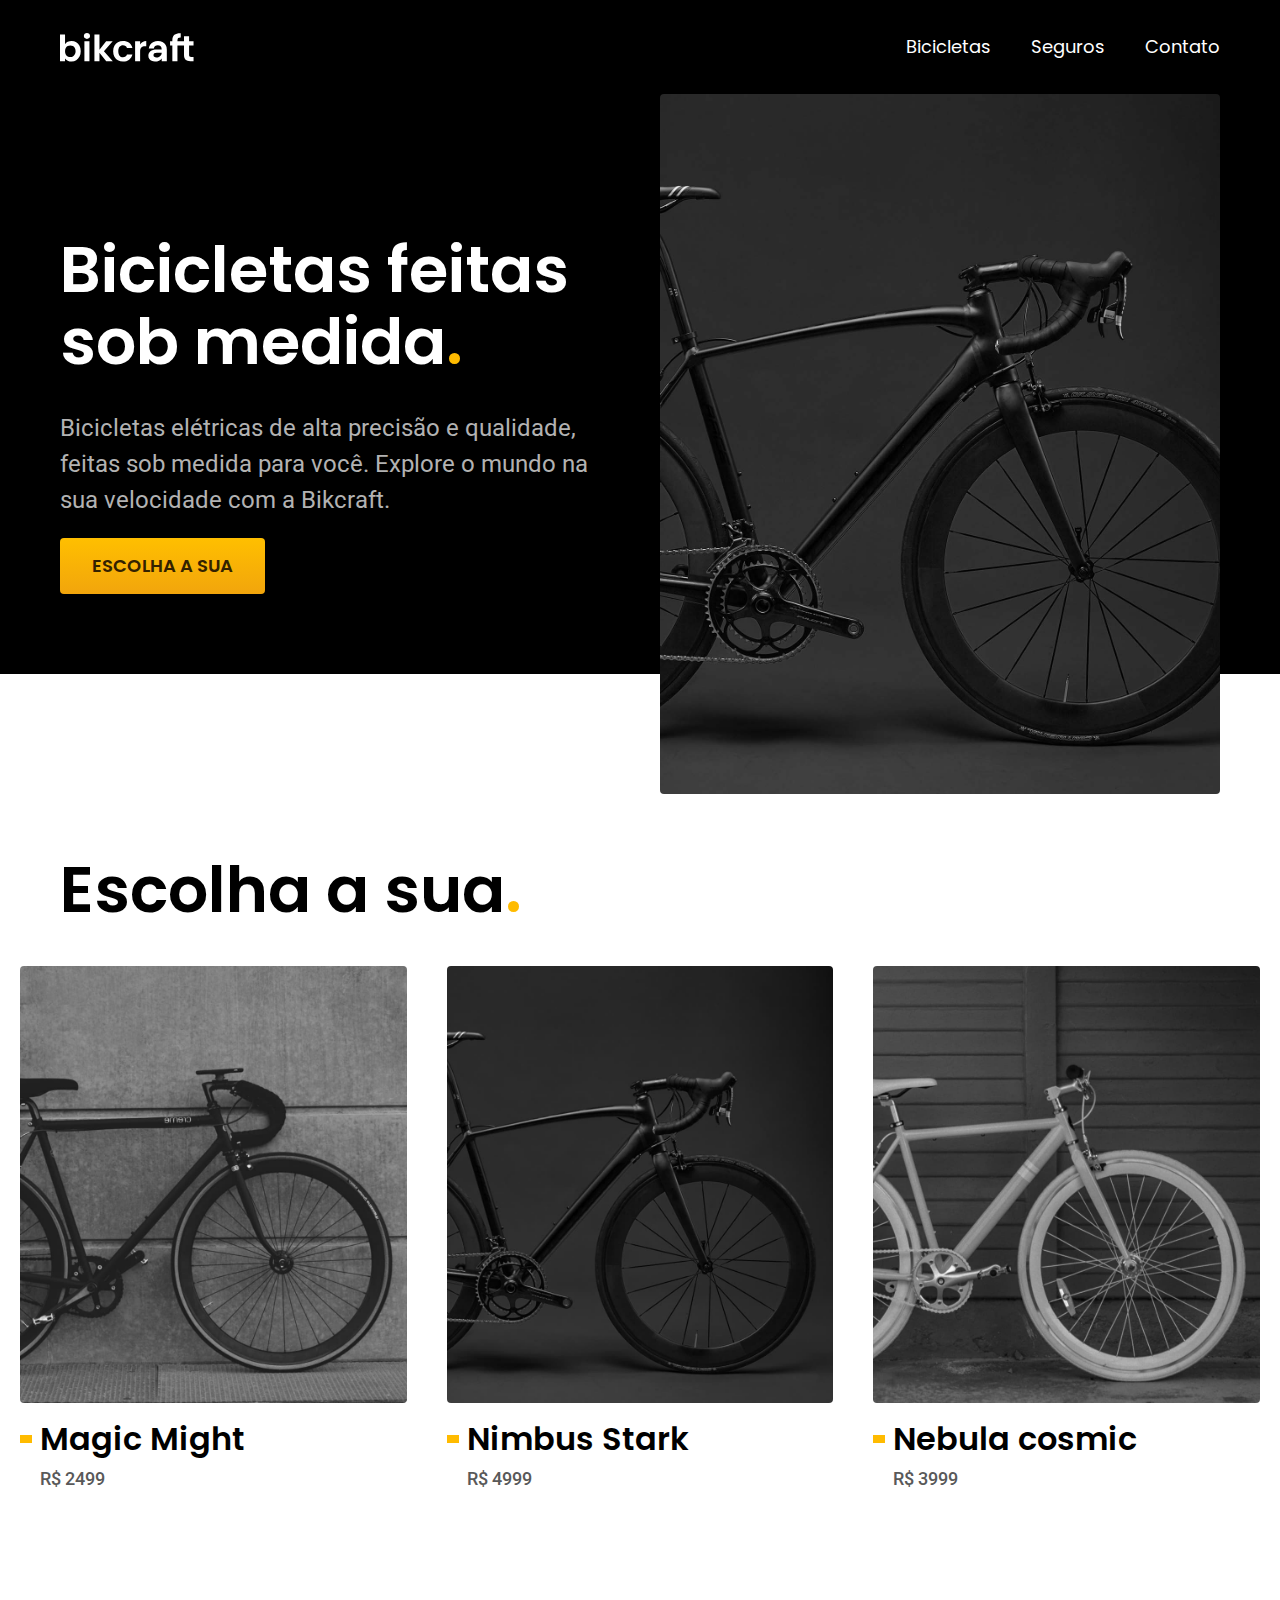
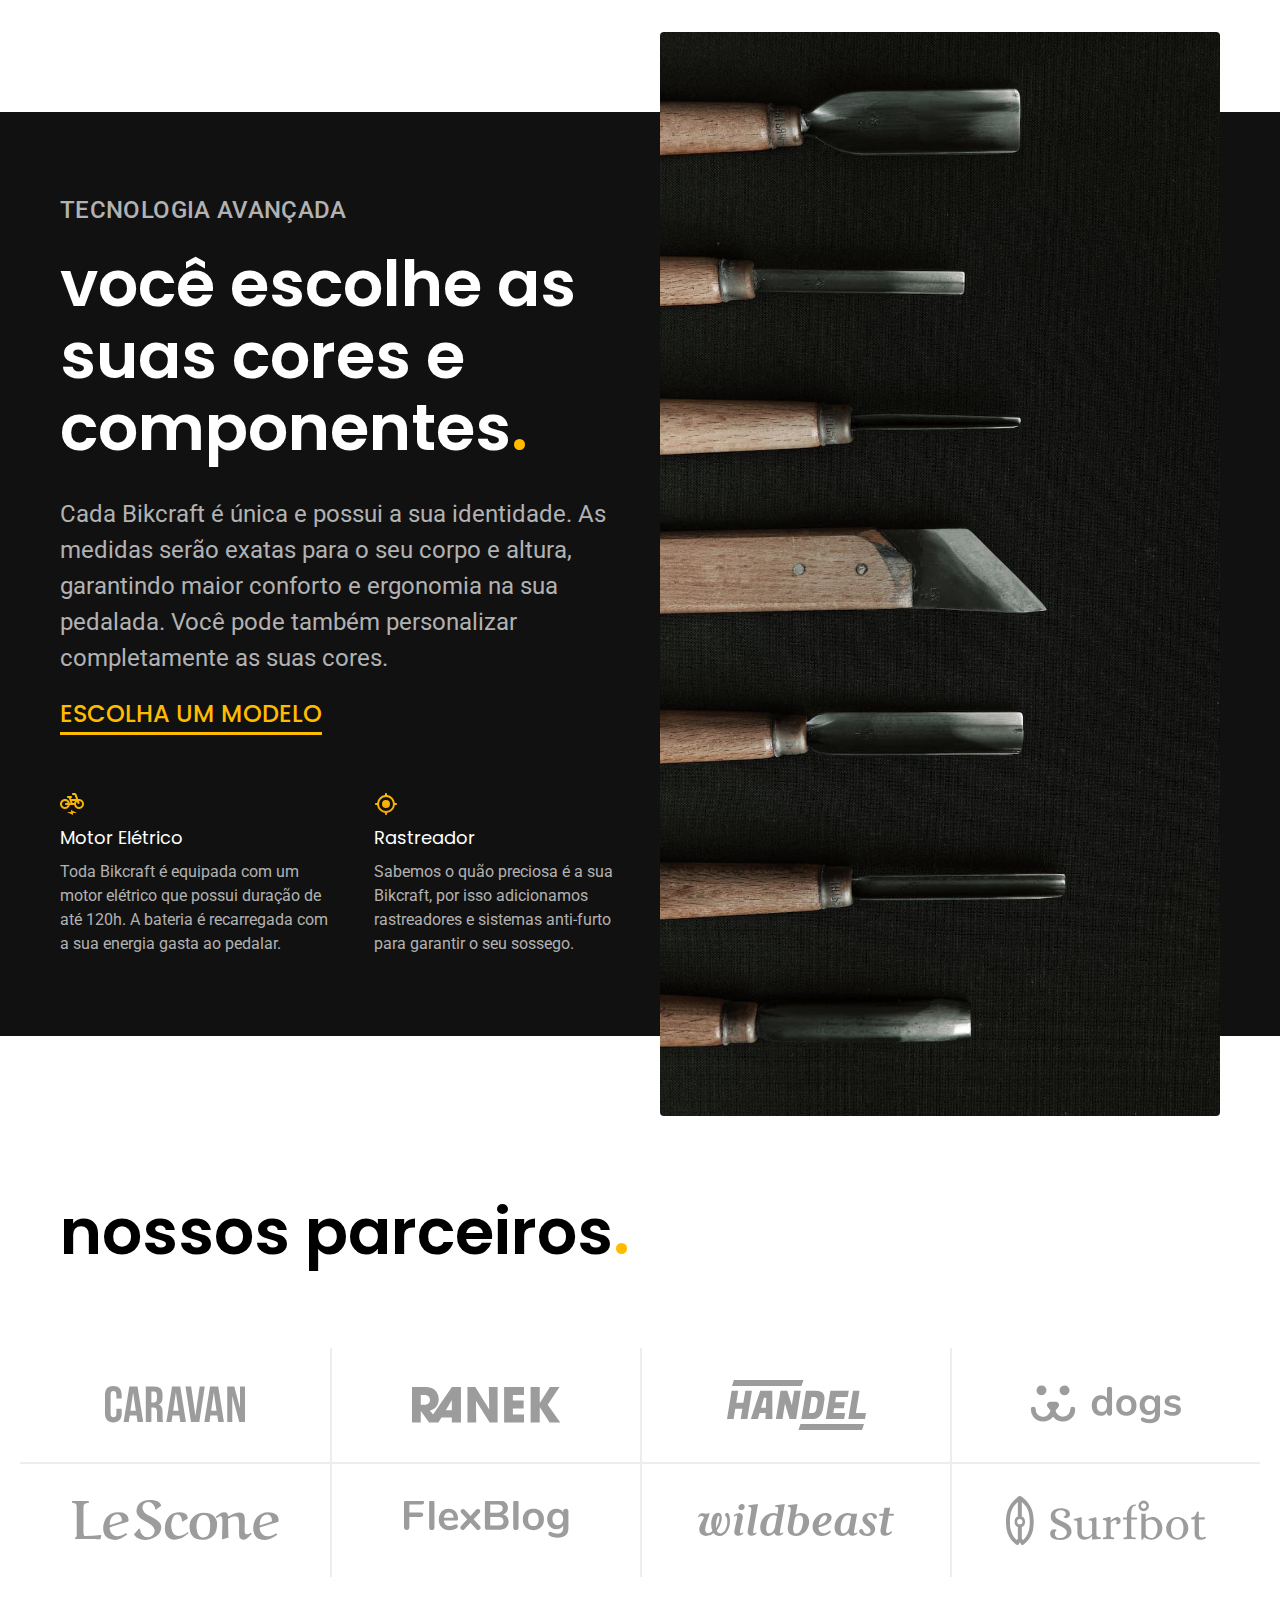
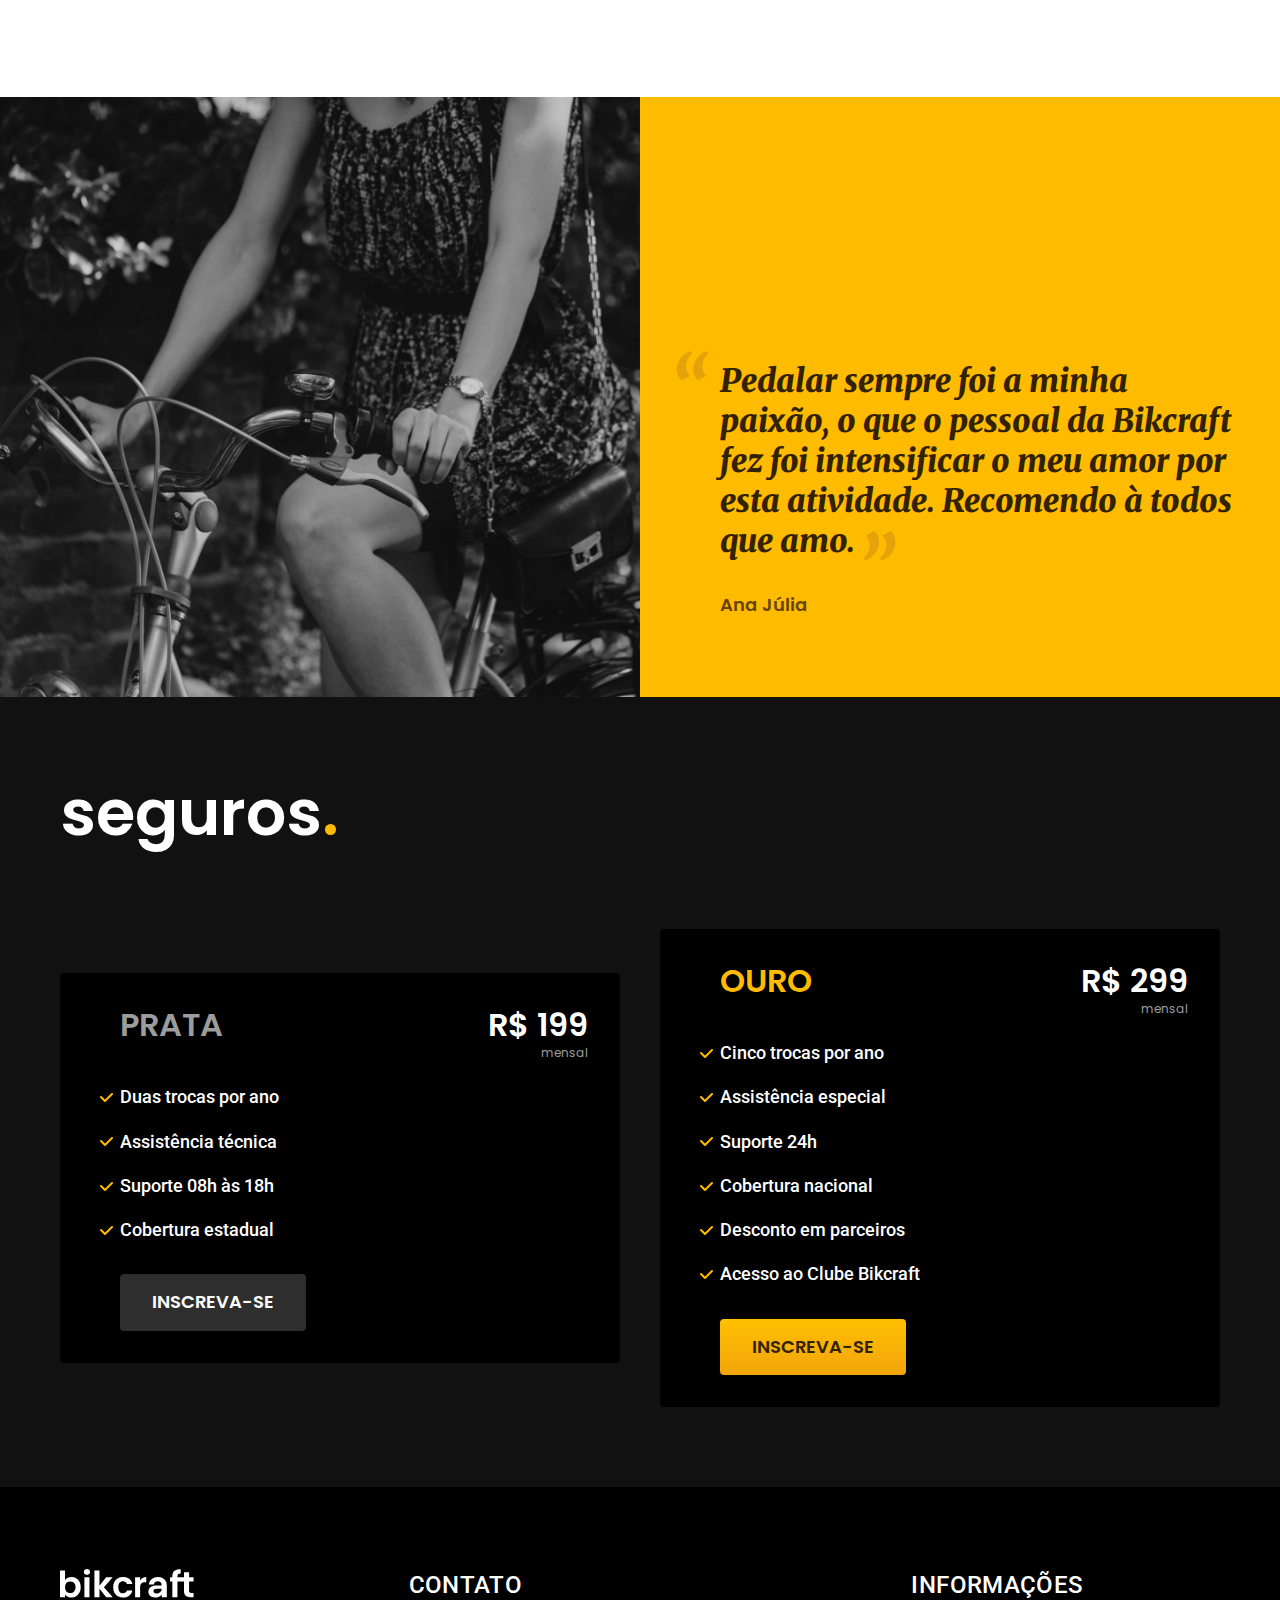
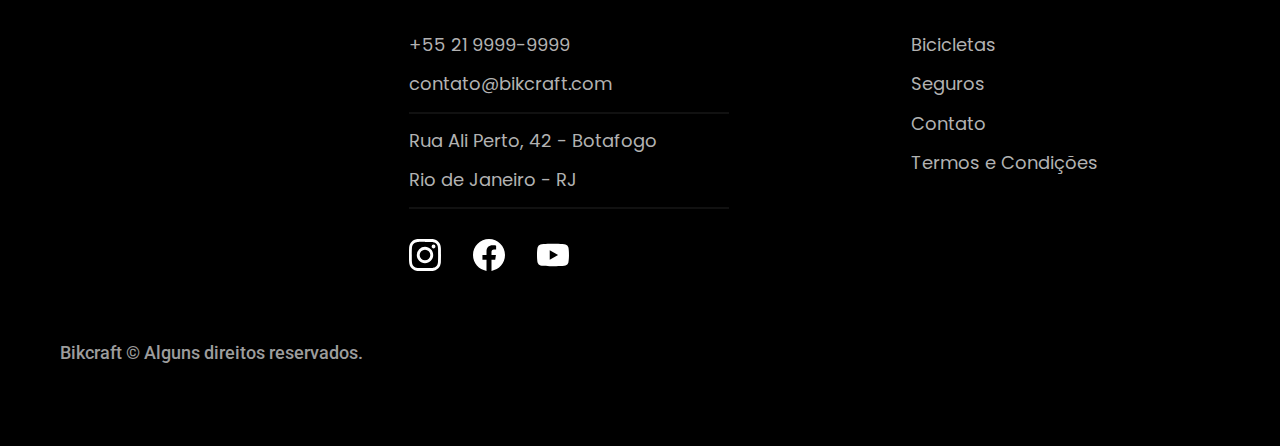
==== index.html @ 56ca0f18 "parte final da home" ====
<!DOCTYPE html>
<html lang="pt-br">

<head>
  <meta charset="UTF-8">
  <meta http-equiv="X-UA-Compatible" content="IE=edge">
  <meta name="viewport" content="width=device-width, initial-scale=1.0">
  <title>Bikcraft - Bicicletas Elétricas</title>
  <meta name="description" content="Bicicletas elétricas de alta precisão e qualidade, feitas sob medida para você. Explore o mundo na sua velocidade com a Bikcraft.">
  <link rel="stylesheet" href="/css/style.css">

  <link rel="preconnect" href="https://fonts.googleapis.com">
  <link rel="preconnect" href="https://fonts.gstatic.com" crossorigin>
  <link href="https://fonts.googleapis.com/css2?family=Merriweather:ital,wght@1,900&family=Poppins:wght@400;600&family=Roboto:wght@400;500&display=swap" rel="stylesheet">
</head>

<body>
  <header class="header-bg">
    <div class="header-container">
      <a href="./"><img src="img/bikcraft.svg" alt="Logo Bikcraft">
      </a>
      <nav aria-label="primaria">
        <ul class="menu font-1-m cor-0">
          <li><a href="./bicicletas.html">Bicicletas</a></li>
          <li><a href="./seguros.html">Seguros</a></li>
          <li><a href="./contato.html">Contato</a></li>
        </ul>
      </nav>
    </div>
  </header>

  <main class="introducao-bg">
    <div class="introducao-container">
      <div class="introducao-conteudo">
        <h1 class="font-1-xxl">Bicicletas feitas sob medida<span class="cor-p1">.</span></h1>
        <p class="font-2-l cor-5">Bicicletas elétricas de alta precisão e qualidade, feitas sob medida para você. Explore o mundo na sua velocidade com a Bikcraft.</p>
        <a class="botao" href="/">ESCOLHA A SUA</a>
      </div>
      <div><img src="img/fotos/introducao.jpg" alt="Bicicleta elétrica preta"></div>
    </div>
  </main>

  <article class="bicicletas-lista">
    <h2 class="font-1-xxl">Escolha a sua<span class="cor-p1">.</span></h2>

    <ul>
      <li>
        <a href="bicicletas/magic.html">
          <img src="img/bicicletas/magic-home.jpg" alt="Bicicleta">
          <h3 class="font-1-xl">Magic Might</h3>
          <span class="font-2-m cor-8">R$ 2499</span>
        </a>
      </li>
      <li>
        <a href="bicicletas/nimbus.html">
          <img src="img/bicicletas/nimbus-home.jpg" alt="Bicicleta">
          <h3 class="font-1-xl">Nimbus Stark</h3>
          <span class="font-2-m cor-8">R$ 4999</span>
        </a>
      </li>
      <li>
        <a href="bicicletas/nebula.html">
          <img src="img/bicicletas/nebula-home.jpg" alt="Bicicleta">
          <h3 class="font-1-xl">Nebula cosmic</h3>
          <span class="font-2-m cor-8">R$ 3999</span>
        </a>
      </li>
    </ul>
  </article>

  <article class="tecnologia-bg">
    <div class="tecnologia-container">
      <div class="tecnologia-conteudo">
        <span class="font-2-l-b cor-5">TECNOLOGIA AVANÇADA</span>
        <h2 class="font-1-xxl cor-0">você escolhe as suas cores e componentes<span class="cor-p1">.</span></h2>
        <p class=" tecnologia-texto font-2-l cor-5">Cada Bikcraft é única e possui a sua identidade. As medidas serão exatas para o seu corpo e altura, garantindo maior conforto e ergonomia na sua pedalada. Você pode também personalizar completamente as suas cores.</p>
        <a class="link" href="bicicletas/bicicletas.html">ESCOLHA UM MODELO</a>
        <div class="tecnologia-vantagens">
          <div>
            <img src="img/icones/eletrica.svg" alt="">
            <h3 class="font-1-m cor-0">Motor Elétrico</h3>
            <p class="font-2-s cor-5">Toda Bikcraft é equipada com um motor elétrico que possui duração de até 120h. A bateria é recarregada com a sua energia gasta ao pedalar.</p>
          </div>
          <div>
            <img src="img/icones/rastreador.svg" alt="">
            <h3 class="font-1-m cor-0">Rastreador</h3>
            <p class="font-2-s cor-5">Sabemos o quão preciosa é a sua Bikcraft, por isso adicionamos rastreadores e sistemas anti-furto para garantir o seu sossego.</p>
          </div>
        </div>
      </div>
      <div class="tecnologia-imagem">
        <img src="img/fotos/tecnologia.jpg" alt="">
      </div>
    </div>
  </article>

  <section class="parceiros" aria-label="Nossos Parceiros">
    <h2 class="font-1-xxl">nossos parceiros<span class="cor-p1">.</span></h2>
    <ul class="parceiros-lista">
      <li><img src="img/parceiros/caravan.svg" alt="caravan"></li>
      <li><img src="img/parceiros/ranek.svg" alt="ranek"></li>
      <li><img src="img/parceiros/handel.svg" alt="handel"></li>
      <li><img src="img/parceiros/dogs.svg" alt="dogs"></li>
      <li><img src="img/parceiros/lescone.svg" alt="lescone"></li>
      <li><img src="img/parceiros/flexblog.svg" alt="flexblog"></li>
      <li><img src="img/parceiros/wildbeast.svg" alt="wildbeast"></li>
      <li><img src="img/parceiros/surfbot.svg" alt="surfbot"></li>
    </ul>
  </section>

  <section class="depoimento" aria-label="Depoimento">
    <div>
      <img src="img/fotos/depoimento.jpg" alt="">
    </div>
    <div class="depoimento-conteudo">
      <blockquote class="font-1-xl cor-p5">
        <p>Pedalar sempre foi a minha paixão, o que o pessoal da Bikcraft fez foi intensificar o meu amor por esta atividade. Recomendo à todos que amo.</p>
      </blockquote>
      <span class="font-1-m-b cor-p4">Ana Júlia</span>
    </div>
  </section>

  <section class="seguro-bg" aria-label="seguros">
    <div class="seguro-container">
      <h2 class="font-1-xxl cor-0">seguros<span class="cor-p1">.</span></h2>

      <div class="planos">
        <div class="plano-conteudo cor-0">
          <div class="plano-titulo">
            <h3 class="font-1-xl cor-6">PRATA</h3>
            <div>
              <span class="font-1-xl cor-0">R$ 199 <span class="font-1-xs cor-6">mensal</span></span>
            </div>
          </div>
          <div class="plano-lista font-2-m cor-0">
            <ul>
              <li>Duas trocas por ano</li>
              <li>Assistência técnica</li>
              <li>Suporte 08h às 18h</li>
              <li>Cobertura estadual</li>
            </ul>
          </div>
          <a class="botao-cinza" href="./orcamento.html">INSCREVA-SE</a>
        </div>

        <div class="plano-conteudo cor-0">
          <div class="plano-titulo">
            <h3 class="font-1-xl cor-p1">OURO</h3>
            <div>
              <span class="font-1-xl cor-0">R$ 299 <span class="font-1-xs cor-6">mensal</span></span>
            </div>
          </div>
          <div class="plano-lista font-2-m cor-0">
            <ul>
              <li>Cinco trocas por ano</li>
              <li>Assistência especial</li>
              <li>Suporte 24h</li>
              <li>Cobertura nacional</li>
              <li>Desconto em parceiros</li>
              <li>Acesso ao Clube Bikcraft</li>
            </ul>
          </div>
          <a class="botao" href="./orcamento.html">INSCREVA-SE</a>
        </div>
      </div>

    </div>
  </section>

  <footer class="footer-bg">
    <div class="footer-container">
      <div class="footer-logo"><img src="img/bikcraft.svg" alt=""></div>
      <div>
        <h3 class="font-2-l-b cor-0">CONTATO</h3>
        <div>
          <ul class="footer-contato font-1-m cor-5">
            <li>+55 21 9999-9999</li>
            <li>contato@bikcraft.com</li>
            <li>Rua Ali Perto, 42 - Botafogo</li>
            <li>Rio de Janeiro - RJ</li>
          </ul>
        </div>
        <div>
          <ul class="footer-redes">
            <li><a href="/"><img src="img/redes/instagram.svg" alt="Instagram"></a></li>
            <li><a href="/"><img src="img/redes/facebook.svg" alt="Facebook"></a></li>
            <li><a href="/"><img src="img/redes/youtube.svg" alt="Youtube"></a></li>
          </ul>
        </div>
      </div>
      <div>
        <h3 class="h3-info font-2-l-b cor-0">INFORMAÇÕES</h3>
        <div>
          <ul class="footer-informacoes font-1-m cor-5">
            <li><a href="">Bicicletas</a></li>
            <li><a href="">Seguros</a></li>
            <li><a href="">Contato</a></li>
            <li><a href="">Termos e Condições</a></li>
          </ul>
        </div>
      </div>
      <p class="footer-copy font-2-m cor-6">Bikcraft © Alguns direitos reservados.</p>
    </div>
  </footer>

</body>

</html>
---- css/style.css ----
@import "global/global.css";
@import "global/header.css";
@import "home/footer.css";

/* Utilidades */
@import "utilidades/componentes.css";
@import "utilidades/cores.css";
@import "utilidades/tipografia.css";

/* Home / Pagina inicial */
@import "home/introducao.css";
@import "home/tecnologia.css";
@import "home/parceiros.css";
@import "home/depoimento.css";
@import "home/seguro.css";

/* Bicicletas*/
@import "bicicletas/bicicletas-lista.css";
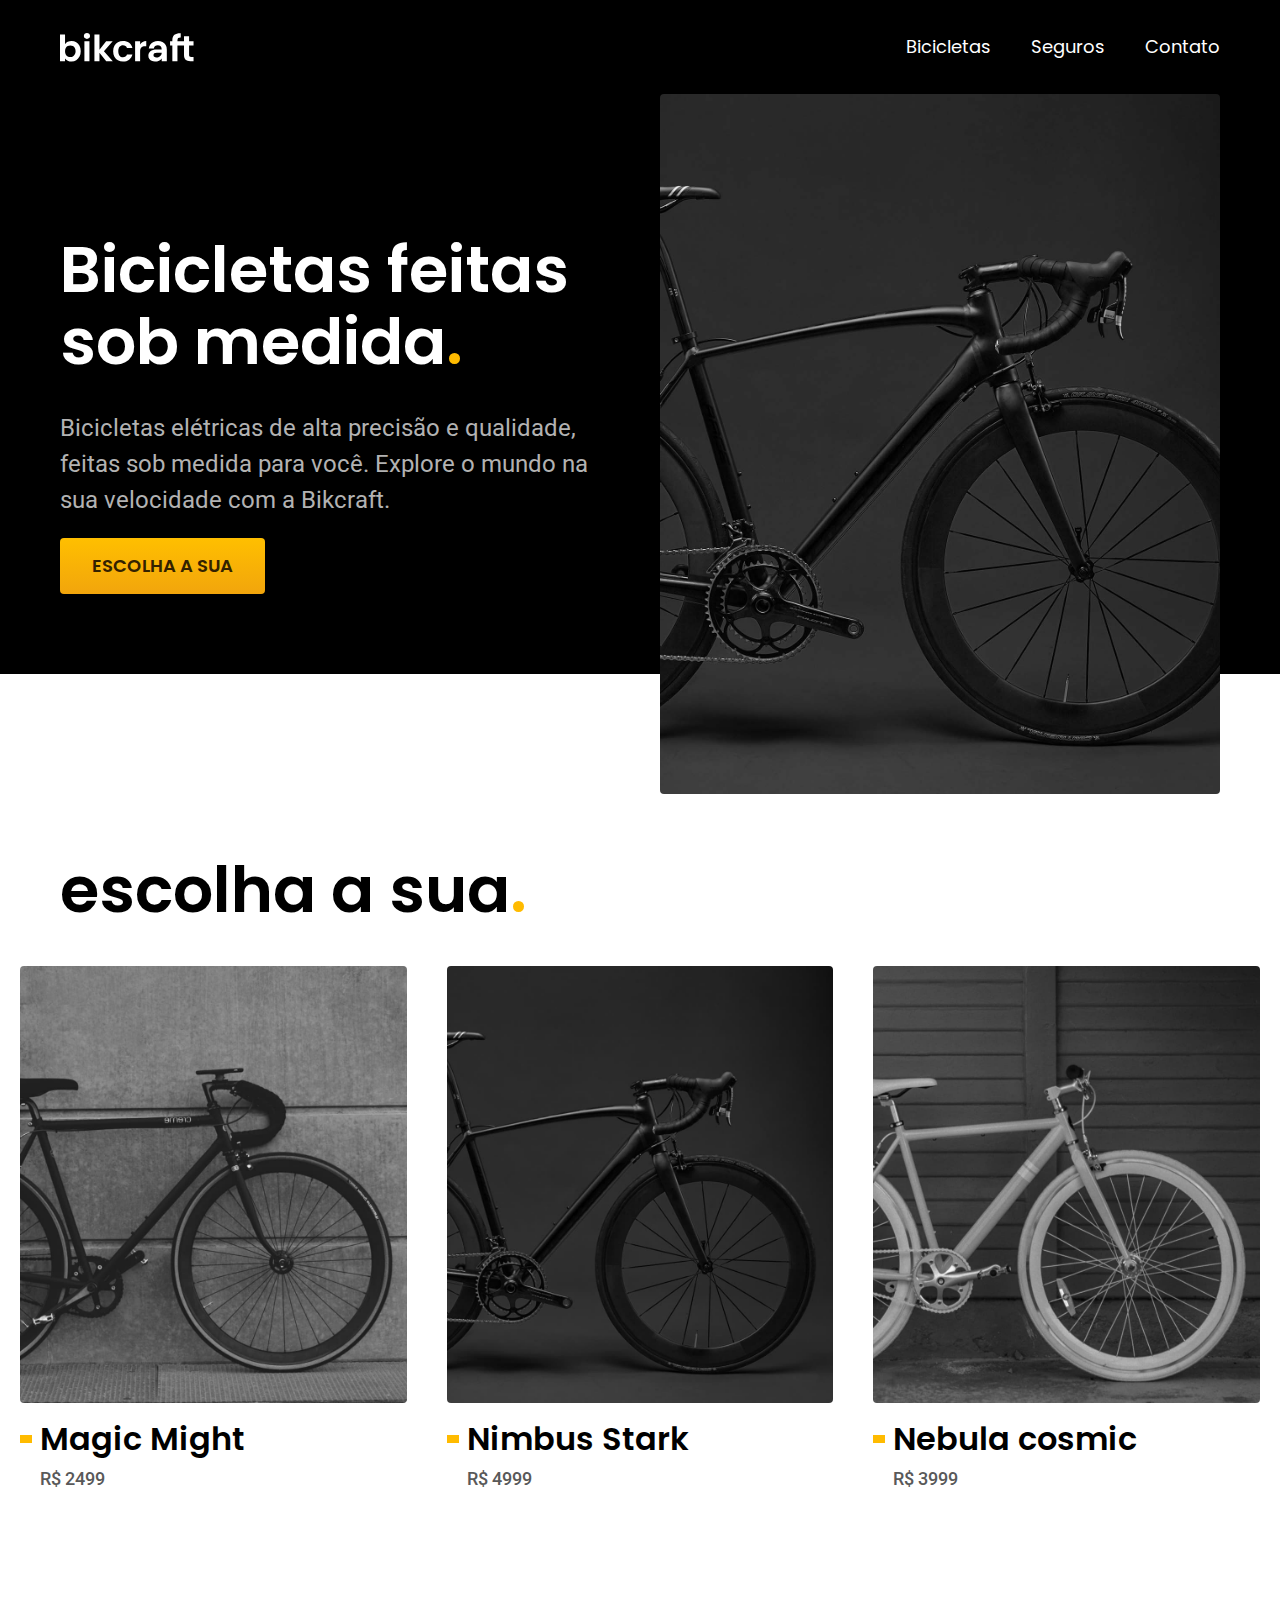
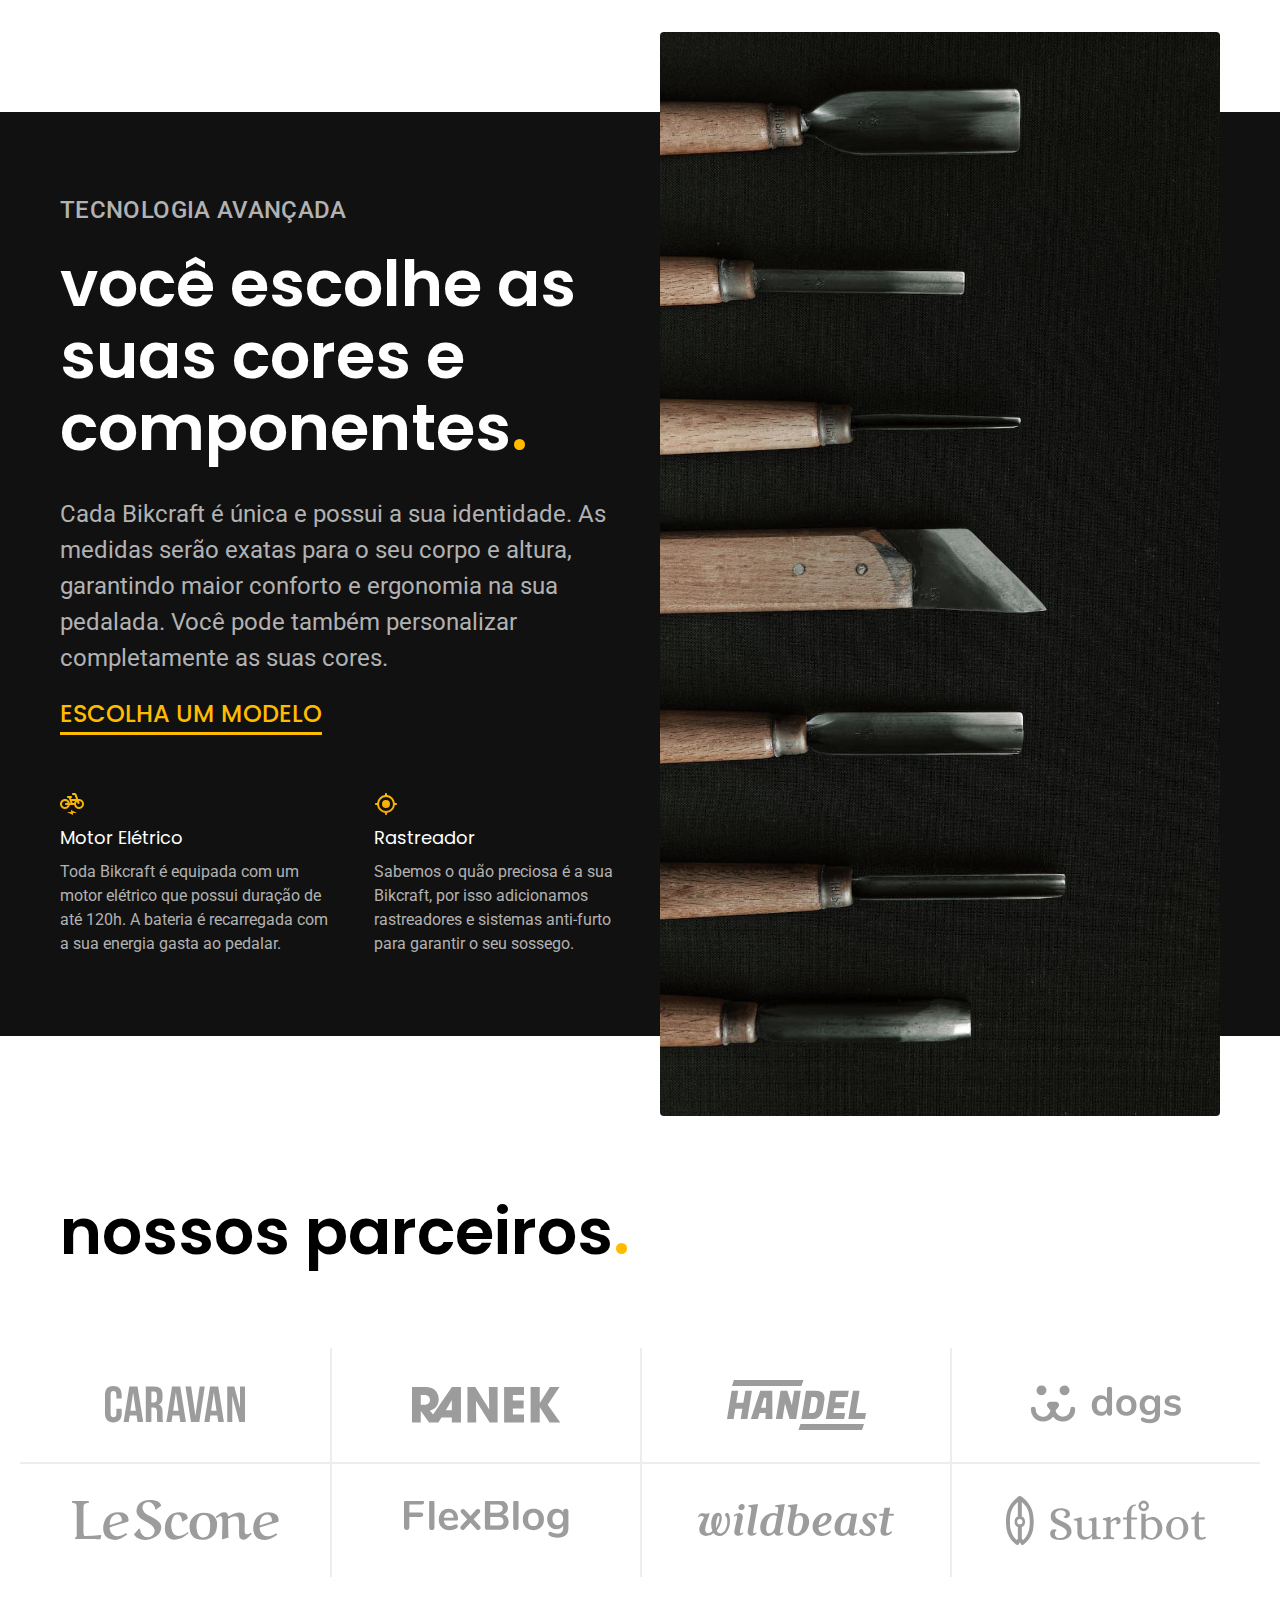
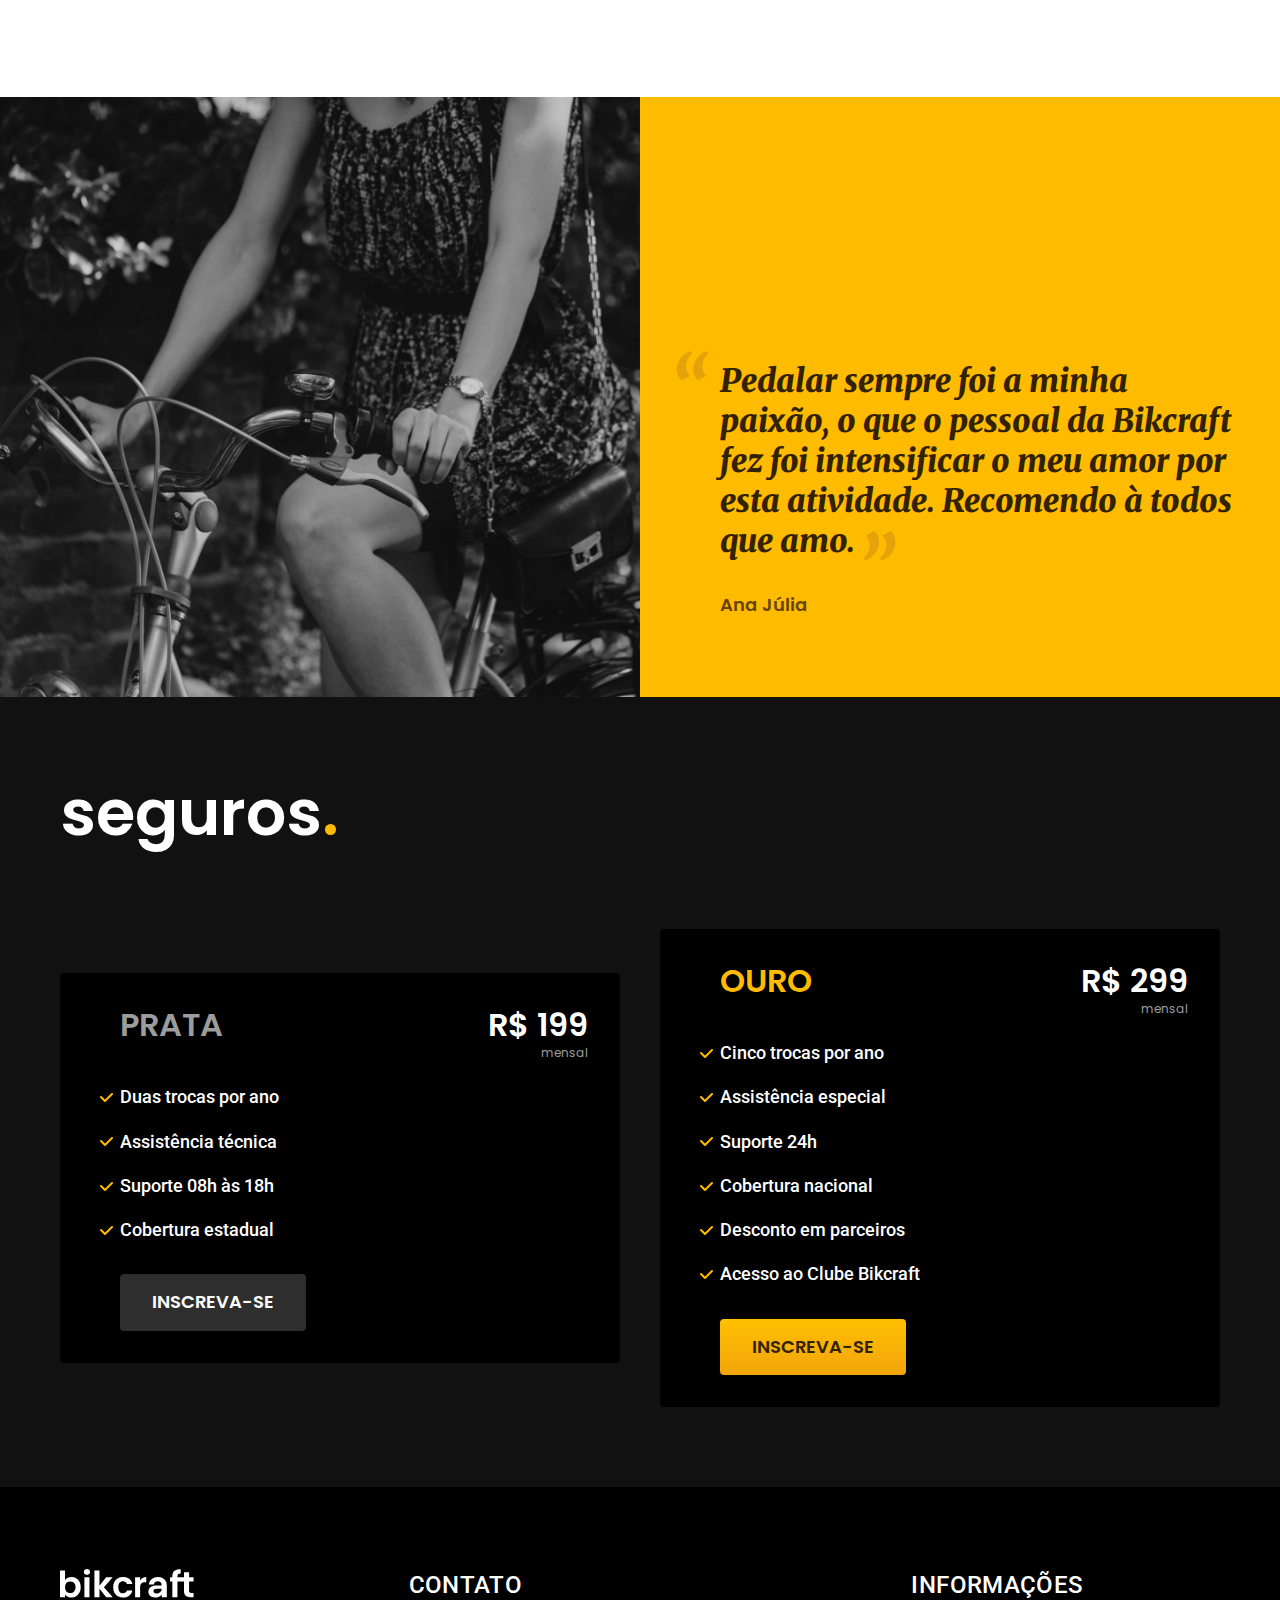
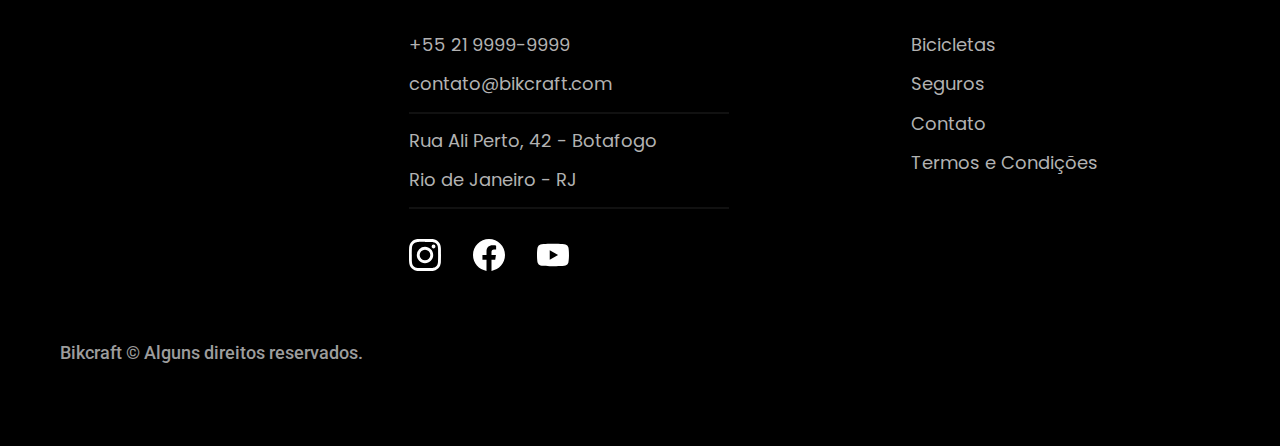
==== commit 5f9b3149: "otimizacoes" ====
--- a/index.html
+++ b/index.html
@@ -7,8 +7,8 @@
   <meta name="viewport" content="width=device-width, initial-scale=1.0">
   <title>Bikcraft - Bicicletas Elétricas</title>
   <meta name="description" content="Bicicletas elétricas de alta precisão e qualidade, feitas sob medida para você. Explore o mundo na sua velocidade com a Bikcraft.">
+  <link rel="preload" href="/css/style.css" as="style">
   <link rel="stylesheet" href="/css/style.css">
-
   <link rel="preconnect" href="https://fonts.googleapis.com">
   <link rel="preconnect" href="https://fonts.gstatic.com" crossorigin>
   <link href="https://fonts.googleapis.com/css2?family=Merriweather:ital,wght@1,900&family=Poppins:wght@400;600&family=Roboto:wght@400;500&display=swap" rel="stylesheet">
@@ -21,7 +21,7 @@
       </a>
       <nav aria-label="primaria">
         <ul class="menu font-1-m cor-0">
-          <li><a href="./bicicletas.html">Bicicletas</a></li>
+          <li><a href="bicicletas.html">Bicicletas</a></li>
           <li><a href="./seguros.html">Seguros</a></li>
           <li><a href="./contato.html">Contato</a></li>
         </ul>
@@ -34,14 +34,17 @@
       <div class="introducao-conteudo">
         <h1 class="font-1-xxl">Bicicletas feitas sob medida<span class="cor-p1">.</span></h1>
         <p class="font-2-l cor-5">Bicicletas elétricas de alta precisão e qualidade, feitas sob medida para você. Explore o mundo na sua velocidade com a Bikcraft.</p>
-        <a class="botao" href="/">ESCOLHA A SUA</a>
-      </div>
-      <div><img src="img/fotos/introducao.jpg" alt="Bicicleta elétrica preta"></div>
+        <a class="botao" href="bicicletas.html">ESCOLHA A SUA</a>
+      </div>
+      <picture>
+        <source media="(max-width: 800px)" srcset="img/bicicletas/nimbus.jpg"> 
+        <img src="img/fotos/introducao.jpg" alt="Bicicleta elétrica preta">
+      </picture>
     </div>
   </main>
 
   <article class="bicicletas-lista">
-    <h2 class="font-1-xxl">Escolha a sua<span class="cor-p1">.</span></h2>
+    <h2 class="font-1-xxl">escolha a sua<span class="cor-p1">.</span></h2>
 
     <ul>
       <li>
@@ -74,7 +77,7 @@
         <span class="font-2-l-b cor-5">TECNOLOGIA AVANÇADA</span>
         <h2 class="font-1-xxl cor-0">você escolhe as suas cores e componentes<span class="cor-p1">.</span></h2>
         <p class=" tecnologia-texto font-2-l cor-5">Cada Bikcraft é única e possui a sua identidade. As medidas serão exatas para o seu corpo e altura, garantindo maior conforto e ergonomia na sua pedalada. Você pode também personalizar completamente as suas cores.</p>
-        <a class="link" href="bicicletas/bicicletas.html">ESCOLHA UM MODELO</a>
+        <a class="link" href="bicicletas.html">ESCOLHA UM MODELO</a>
         <div class="tecnologia-vantagens">
           <div>
             <img src="img/icones/eletrica.svg" alt="">
@@ -192,17 +195,16 @@
         <h3 class="h3-info font-2-l-b cor-0">INFORMAÇÕES</h3>
         <div>
           <ul class="footer-informacoes font-1-m cor-5">
-            <li><a href="">Bicicletas</a></li>
-            <li><a href="">Seguros</a></li>
-            <li><a href="">Contato</a></li>
-            <li><a href="">Termos e Condições</a></li>
+            <li><a href="bicicletas.html">Bicicletas</a></li>
+            <li><a href="seguros.html">Seguros</a></li>
+            <li><a href="contato.html">Contato</a></li>
+            <li><a href="./termos.html">Termos e Condições</a></li>
           </ul>
         </div>
       </div>
       <p class="footer-copy font-2-m cor-6">Bikcraft © Alguns direitos reservados.</p>
     </div>
   </footer>
-
 </body>
 
 </html>--- a/css/style.css
+++ b/css/style.css
@@ -14,5 +14,9 @@
 @import "home/depoimento.css";
 @import "home/seguro.css";
 
+/* Termos */
+@import "termos/termos.css";
+
 /* Bicicletas*/
 @import "bicicletas/bicicletas-lista.css";
+@import "bicicletas/nossas-bicicletas.css";
--- a/css/style.css
+++ b/css/style.css
@@ -14,5 +14,9 @@
 @import "home/depoimento.css";
 @import "home/seguro.css";
 
+/* Termos */
+@import "termos/termos.css";
+
 /* Bicicletas*/
 @import "bicicletas/bicicletas-lista.css";
+@import "bicicletas/nossas-bicicletas.css";
